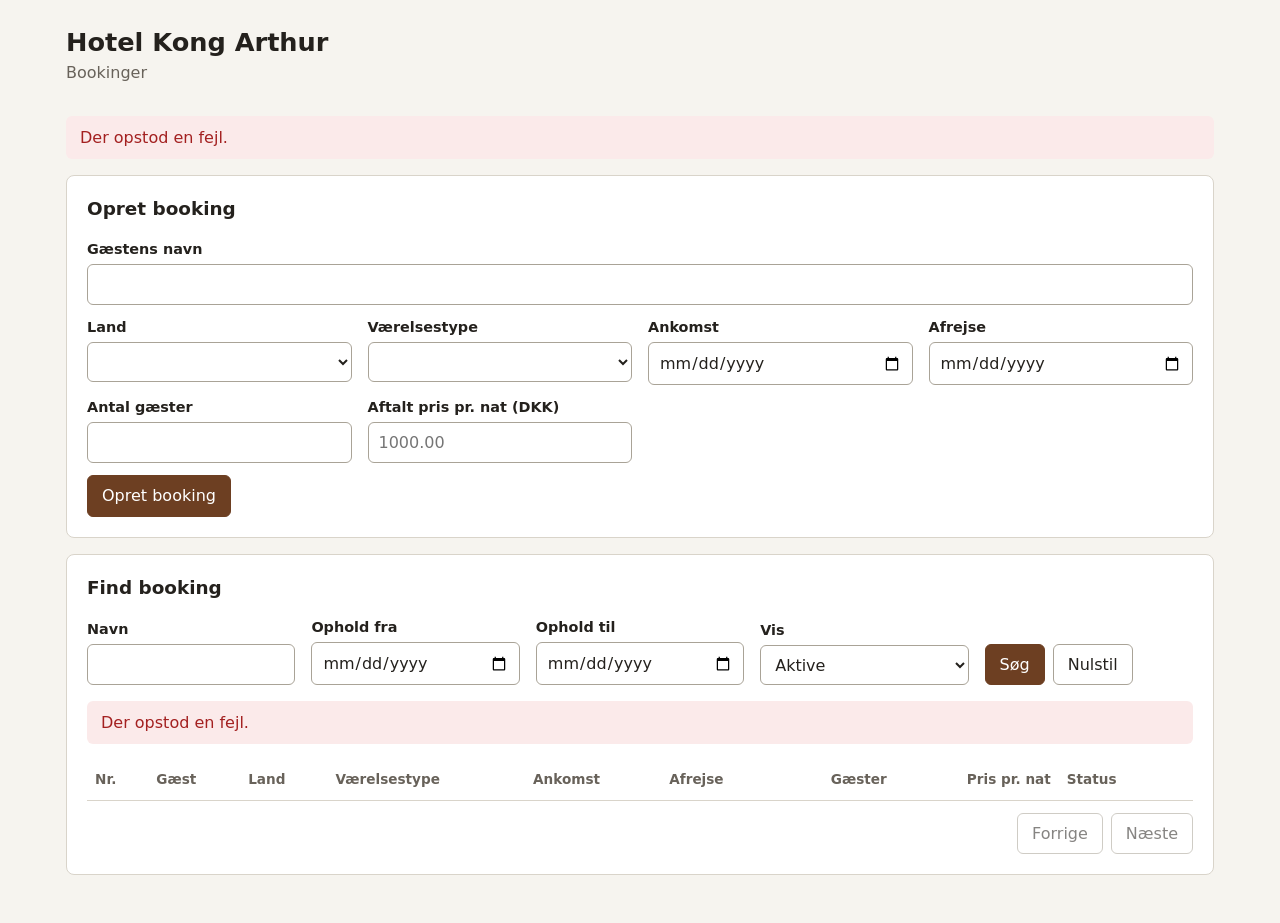
==== frontend/index.html @ ce516712 "T019, T023, T027, T031, T058: Tilføj bookingfrontend Formular, søgning, historik, rettelse og sletni" ====
<!doctype html>
<html lang="da">
<head>
  <meta charset="utf-8">
  <meta name="viewport" content="width=device-width, initial-scale=1">
  <title>Hotel Kong Arthur – Bookinger</title>
  <link rel="stylesheet" href="css/styles.css">
</head>
<body>
  <header class="page-header">
    <h1>Hotel Kong Arthur</h1>
    <p>Bookinger</p>
  </header>

  <main>
    <div id="global-message" class="message" role="status" hidden></div>

    <section class="panel" aria-labelledby="form-title">
      <h2 id="form-title">Opret booking</h2>
      <form id="booking-form" novalidate>
        <div class="field wide">
          <label for="guestName">Gæstens navn</label>
          <input id="guestName" name="guestName" type="text" maxlength="200" autocomplete="off" required>
          <p class="field-error" data-error-for="guestName"></p>
        </div>
        <div class="field">
          <label for="countryId">Land</label>
          <select id="countryId" name="countryId" required></select>
          <p class="field-error" data-error-for="countryId"></p>
        </div>
        <div class="field">
          <label for="roomTypeId">Værelsestype</label>
          <select id="roomTypeId" name="roomTypeId" required></select>
          <p class="hint" id="room-type-hint"></p>
          <p class="field-error" data-error-for="roomTypeId"></p>
        </div>
        <div class="field">
          <label for="arrival">Ankomst</label>
          <input id="arrival" name="arrival" type="date" required>
          <p class="field-error" data-error-for="arrival"></p>
        </div>
        <div class="field">
          <label for="departure">Afrejse</label>
          <input id="departure" name="departure" type="date" required>
          <p class="field-error" data-error-for="departure"></p>
        </div>
        <div class="field">
          <label for="guestCount">Antal gæster</label>
          <input id="guestCount" name="guestCount" type="number" min="1" step="1" required>
          <p class="field-error" data-error-for="guestCount"></p>
        </div>
        <div class="field">
          <label for="nightlyRate">Aftalt pris pr. nat (DKK)</label>
          <input id="nightlyRate" name="nightlyRate" type="text" inputmode="decimal" placeholder="1000.00" autocomplete="off" required>
          <p class="field-error" data-error-for="nightlyRate"></p>
        </div>
        <div class="actions wide">
          <button id="save-button" type="submit" class="primary">Opret booking</button>
          <button id="cancel-edit-button" type="button" hidden>Annullér rettelse</button>
        </div>
      </form>
    </section>

    <section class="panel" aria-labelledby="list-title">
      <h2 id="list-title">Find booking</h2>
      <form id="search-form" class="filters">
        <div class="field">
          <label for="search-name">Navn</label>
          <input id="search-name" type="search" autocomplete="off">
        </div>
        <div class="field">
          <label for="search-from">Ophold fra</label>
          <input id="search-from" type="date">
        </div>
        <div class="field">
          <label for="search-to">Ophold til</label>
          <input id="search-to" type="date">
        </div>
        <div class="field">
          <label for="search-status">Vis</label>
          <select id="search-status">
            <option value="active">Aktive</option>
            <option value="cancelled">Aflyste (historik)</option>
            <option value="all">Alle</option>
          </select>
        </div>
        <div class="actions">
          <button type="submit" class="primary">Søg</button>
          <button id="clear-search" type="button">Nulstil</button>
        </div>
      </form>
      <div id="search-message" class="message error" role="alert" hidden></div>

      <p id="result-count" class="result-count" aria-live="polite"></p>
      <div class="table-wrap">
        <table id="booking-table">
          <thead>
            <tr>
              <th scope="col">Nr.</th>
              <th scope="col">Gæst</th>
              <th scope="col">Land</th>
              <th scope="col">Værelsestype</th>
              <th scope="col">Ankomst</th>
              <th scope="col">Afrejse</th>
              <th scope="col" class="number">Gæster</th>
              <th scope="col" class="number">Pris pr. nat</th>
              <th scope="col">Status</th>
              <th scope="col"><span class="visually-hidden">Handlinger</span></th>
            </tr>
          </thead>
          <tbody id="booking-rows"></tbody>
        </table>
      </div>
      <p id="empty-state" class="empty-state" hidden>Ingen bookinger matcher søgningen.</p>
      <div class="pagination">
        <button id="previous-page" type="button" disabled>Forrige</button>
        <button id="next-page" type="button" disabled>Næste</button>
      </div>
    </section>
  </main>

  <script type="module" src="js/app.js"></script>
</body>
</html>
---- frontend/css/styles.css ----
:root {
  --background: #f6f4ef;
  --surface: #ffffff;
  --text: #24211d;
  --muted: #68625a;
  --border: #d9d4ca;
  --accent: #6d3f22;
  --accent-text: #ffffff;
  --error: #a32020;
  --error-surface: #fbeaea;
  --success: #1f6a3b;
  --success-surface: #e8f4ec;
  --badge: #ece7dc;
}

* { box-sizing: border-box; }

body {
  margin: 0;
  background: var(--background);
  color: var(--text);
  font-family: system-ui, -apple-system, "Segoe UI", Roboto, sans-serif;
  line-height: 1.45;
}

.page-header {
  padding: 24px 16px 8px;
  max-width: 1180px;
  margin: 0 auto;
}

.page-header h1 { margin: 0; font-size: 1.6rem; }
.page-header p { margin: 0; color: var(--muted); }

main {
  max-width: 1180px;
  margin: 0 auto;
  padding: 8px 16px 48px;
}

.panel {
  background: var(--surface);
  border: 1px solid var(--border);
  border-radius: 8px;
  padding: 20px;
  margin-top: 16px;
}

.panel h2 { margin: 0 0 16px; font-size: 1.15rem; }

#booking-form {
  display: grid;
  grid-template-columns: repeat(auto-fit, minmax(210px, 1fr));
  gap: 12px 16px;
}

.filters {
  display: grid;
  grid-template-columns: repeat(auto-fit, minmax(170px, 1fr));
  gap: 12px 16px;
  align-items: end;
}

.wide { grid-column: 1 / -1; }

.field label {
  display: block;
  font-size: 0.9rem;
  font-weight: 600;
  margin-bottom: 4px;
}

input, select {
  width: 100%;
  min-height: 40px;
  padding: 8px 10px;
  border: 1px solid #a9a397;
  border-radius: 6px;
  background: #fff;
  color: var(--text);
  font: inherit;
}

input:focus-visible, select:focus-visible, button:focus-visible {
  outline: 2px solid var(--accent);
  outline-offset: 1px;
}

input[aria-invalid="true"], select[aria-invalid="true"] { border-color: var(--error); }

.field-error {
  margin: 4px 0 0;
  color: var(--error);
  font-size: 0.875rem;
}

.field-error:empty, .hint:empty { display: none; }

.hint {
  margin: 4px 0 0;
  color: var(--muted);
  font-size: 0.875rem;
}

.actions { display: flex; flex-wrap: wrap; gap: 8px; }

button {
  min-height: 40px;
  padding: 8px 14px;
  border: 1px solid #a9a397;
  border-radius: 6px;
  background: #fff;
  color: var(--text);
  font: inherit;
  cursor: pointer;
}

button:hover:not(:disabled) { background: #f1eee7; }
button:disabled { opacity: 0.55; cursor: default; }

button.primary {
  background: var(--accent);
  border-color: var(--accent);
  color: var(--accent-text);
}

button.primary:hover:not(:disabled) { background: #5a3319; }

button.danger {
  color: var(--error);
  border-color: var(--error);
}

.message {
  margin-top: 16px;
  padding: 10px 14px;
  border-radius: 6px;
  background: var(--success-surface);
  color: var(--success);
}

.message.error {
  background: var(--error-surface);
  color: var(--error);
}

.result-count { margin: 16px 0 8px; color: var(--muted); }

.table-wrap { overflow-x: auto; }

table { width: 100%; border-collapse: collapse; }

th, td {
  padding: 10px 8px;
  border-bottom: 1px solid var(--border);
  text-align: left;
  white-space: nowrap;
}

th { font-size: 0.85rem; color: var(--muted); }

.number {
  text-align: right;
  font-variant-numeric: tabular-nums;
}

tr.cancelled td:not(:last-child) { color: var(--muted); }

.badge {
  display: inline-block;
  padding: 1px 8px;
  margin-right: 4px;
  border-radius: 999px;
  background: var(--badge);
  font-size: 0.8rem;
}

.badge.cancelled { background: var(--error-surface); color: var(--error); }

.row-actions { display: flex; gap: 6px; justify-content: flex-end; }
.row-actions button { min-height: 32px; padding: 4px 10px; font-size: 0.875rem; }

.empty-state {
  padding: 24px 8px;
  color: var(--muted);
  text-align: center;
}

.pagination {
  display: flex;
  justify-content: flex-end;
  gap: 8px;
  margin-top: 12px;
}

.visually-hidden {
  position: absolute;
  width: 1px;
  height: 1px;
  overflow: hidden;
  clip-path: inset(50%);
  white-space: nowrap;
}
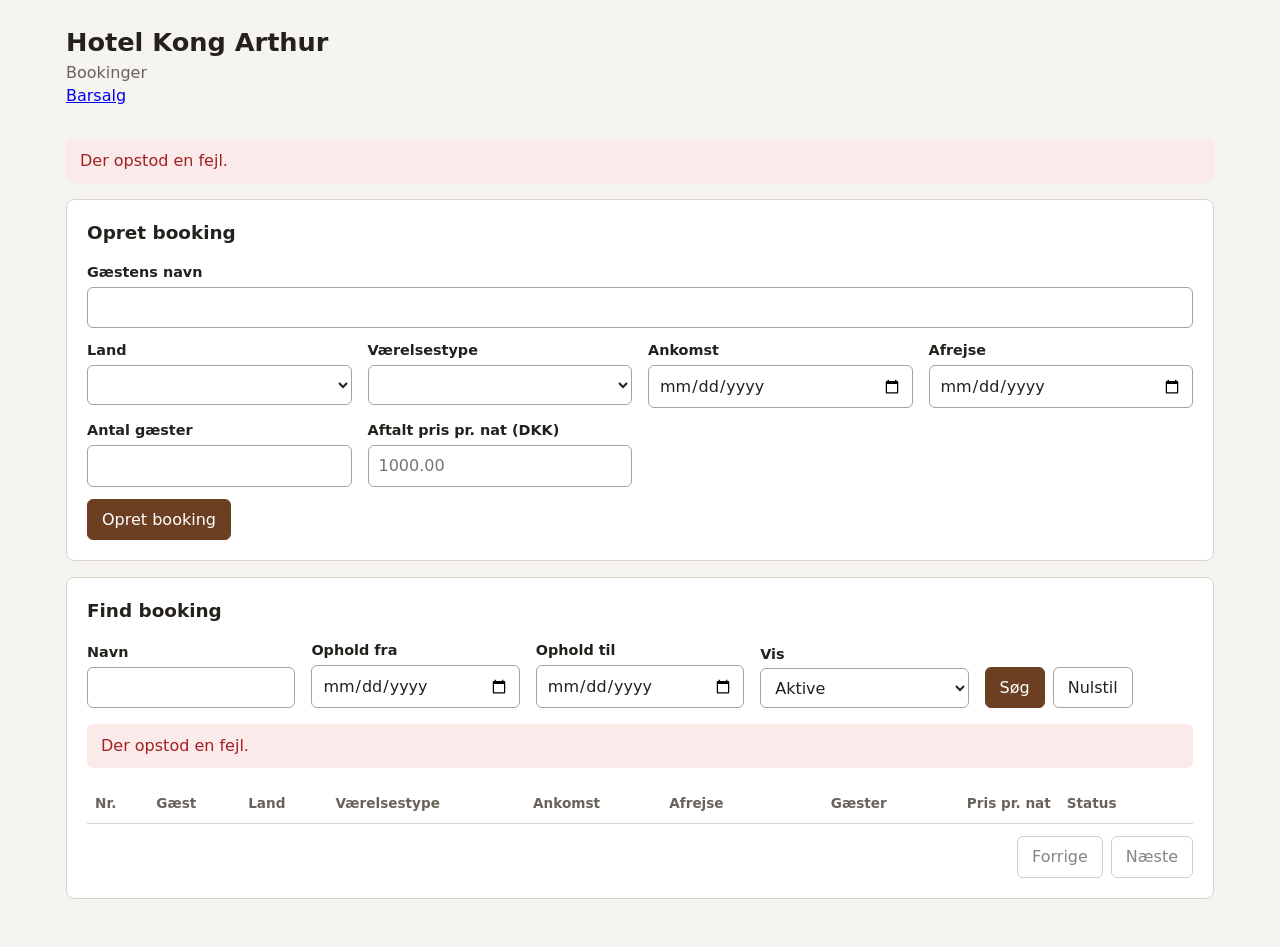
==== commit 42932370: "T035 T036: Tilføj salgsformular og kontroller oprettelsesforløbet" ====
--- a/frontend/index.html
+++ b/frontend/index.html
@@ -10,6 +10,7 @@
   <header class="page-header">
     <h1>Hotel Kong Arthur</h1>
     <p>Bookinger</p>
+    <nav><a href="sales.html">Barsalg</a></nav>
   </header>
 
   <main>
--- a/frontend/css/styles.css
+++ b/frontend/css/styles.css
@@ -146,7 +146,8 @@
 
 .result-count { margin: 16px 0 8px; color: var(--muted); }
 
-.table-wrap { overflow-x: auto; }
+/* position: relative keeps the visually hidden column heading inside the scroll area. */
+.table-wrap { position: relative; overflow-x: auto; }
 
 table { width: 100%; border-collapse: collapse; }
 
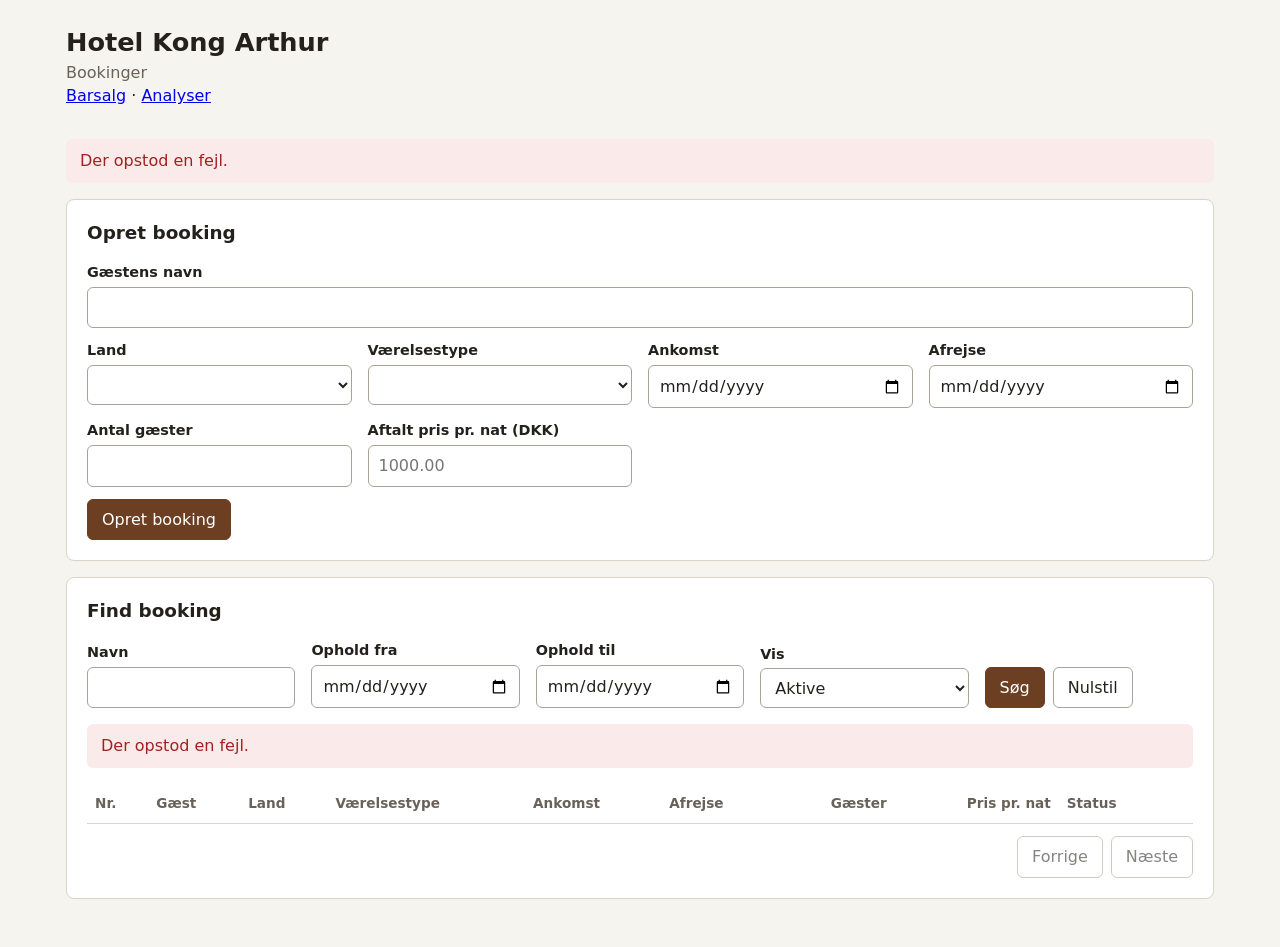
==== commit b7ba1fc3: "T087-T092: Vis analyserne med grafer og tabeller i browseren Ny side med filtre, nøgletal, søjlegraf" ====
--- a/frontend/index.html
+++ b/frontend/index.html
@@ -10,7 +10,7 @@
   <header class="page-header">
     <h1>Hotel Kong Arthur</h1>
     <p>Bookinger</p>
-    <nav><a href="sales.html">Barsalg</a></nav>
+    <nav><a href="sales.html">Barsalg</a> · <a href="analytics.html">Analyser</a></nav>
   </header>
 
   <main>
--- a/frontend/css/styles.css
+++ b/frontend/css/styles.css
@@ -202,3 +202,118 @@
   clip-path: inset(50%);
   white-space: nowrap;
 }
+
+/* Analytics. The chart colors follow the validated default order: blue, orange, aqua. */
+.viz-root {
+  --series-1: #2a78d6;
+  --series-2: #eb6834;
+  --series-3: #1baf7a;
+}
+
+.series-single, .series-low, .series-cocktail { background: var(--series-1); }
+.series-mid, .series-coffee { background: var(--series-2); }
+.series-high { background: var(--series-3); }
+
+.tiles {
+  display: grid;
+  grid-template-columns: repeat(auto-fit, minmax(210px, 1fr));
+  gap: 12px;
+}
+
+.tile {
+  padding: 14px;
+  border: 1px solid var(--border);
+  border-radius: 8px;
+}
+
+.tile-label { color: var(--muted); font-size: 0.875rem; }
+.tile-value { margin-top: 4px; font-size: 1.4rem; font-weight: 600; }
+.tile-note { margin-top: 4px; color: var(--muted); font-size: 0.8rem; }
+
+.charts {
+  display: grid;
+  grid-template-columns: repeat(auto-fit, minmax(min(100%, 440px), 1fr));
+  gap: 24px;
+  margin-top: 20px;
+}
+
+.chart { margin: 0; min-width: 0; }
+.chart figcaption { margin-bottom: 8px; font-weight: 600; }
+
+.legend {
+  display: flex;
+  flex-wrap: wrap;
+  gap: 4px 14px;
+  margin-bottom: 8px;
+  color: var(--muted);
+  font-size: 0.85rem;
+}
+
+.legend-item { display: inline-flex; align-items: center; gap: 6px; }
+.legend-key { width: 12px; height: 12px; border-radius: 3px; }
+
+.bar-row {
+  display: grid;
+  grid-template-columns: minmax(0, 130px) minmax(0, 1fr);
+  align-items: center;
+  gap: 8px;
+  padding: 4px 0;
+}
+
+.bar-label {
+  overflow-wrap: anywhere;
+  font-size: 0.875rem;
+  line-height: 1.2;
+}
+
+/* The space for the value is reserved, so the longest bar and its label always fit. */
+.bar-track { display: flex; align-items: center; gap: 6px; min-width: 0; }
+.bar-marks {
+  display: flex;
+  gap: 2px;
+  width: calc(var(--bar-length) * (100% - 6.5rem));
+  min-width: 0;
+}
+
+.bar-value { flex: none; font-size: 0.8rem; font-variant-numeric: tabular-nums; white-space: nowrap; }
+
+.bar-segment {
+  height: 18px;
+  flex-basis: 0;
+  min-width: 2px;
+}
+
+.bar-segment:last-child { border-radius: 0 4px 4px 0; }
+.bar-segment:hover, .bar-segment:focus-visible { filter: brightness(1.15); outline: 2px solid var(--text); outline-offset: 1px; }
+
+.share-row { margin-bottom: 14px; }
+.share-track { display: flex; gap: 2px; margin: 4px 0; }
+.share-track .bar-segment { height: 24px; }
+.share-track .bar-segment:first-child { border-radius: 4px 0 0 4px; }
+.share-track .bar-segment:last-child { border-radius: 0 4px 4px 0; }
+.share-track .bar-segment:only-child { border-radius: 4px; }
+.share-values { display: flex; flex-wrap: wrap; justify-content: space-between; gap: 2px 12px; font-size: 0.85rem; }
+.share-empty { color: var(--muted); font-size: 0.875rem; }
+
+.data-table { margin-top: 10px; font-size: 0.875rem; }
+.data-table summary { color: var(--muted); cursor: pointer; }
+.data-table table { margin-top: 6px; }
+.data-table th, .data-table td { padding: 6px; white-space: normal; }
+
+.chart-tooltip {
+  position: fixed;
+  z-index: 10;
+  display: flex;
+  flex-direction: column;
+  max-width: 260px;
+  padding: 6px 10px;
+  border: 1px solid var(--border);
+  border-radius: 6px;
+  background: var(--surface);
+  box-shadow: 0 2px 8px rgb(0 0 0 / 15%);
+  font-size: 0.85rem;
+  pointer-events: none;
+}
+
+.chart-tooltip[hidden] { display: none; }
+.chart-tooltip span { color: var(--muted); }
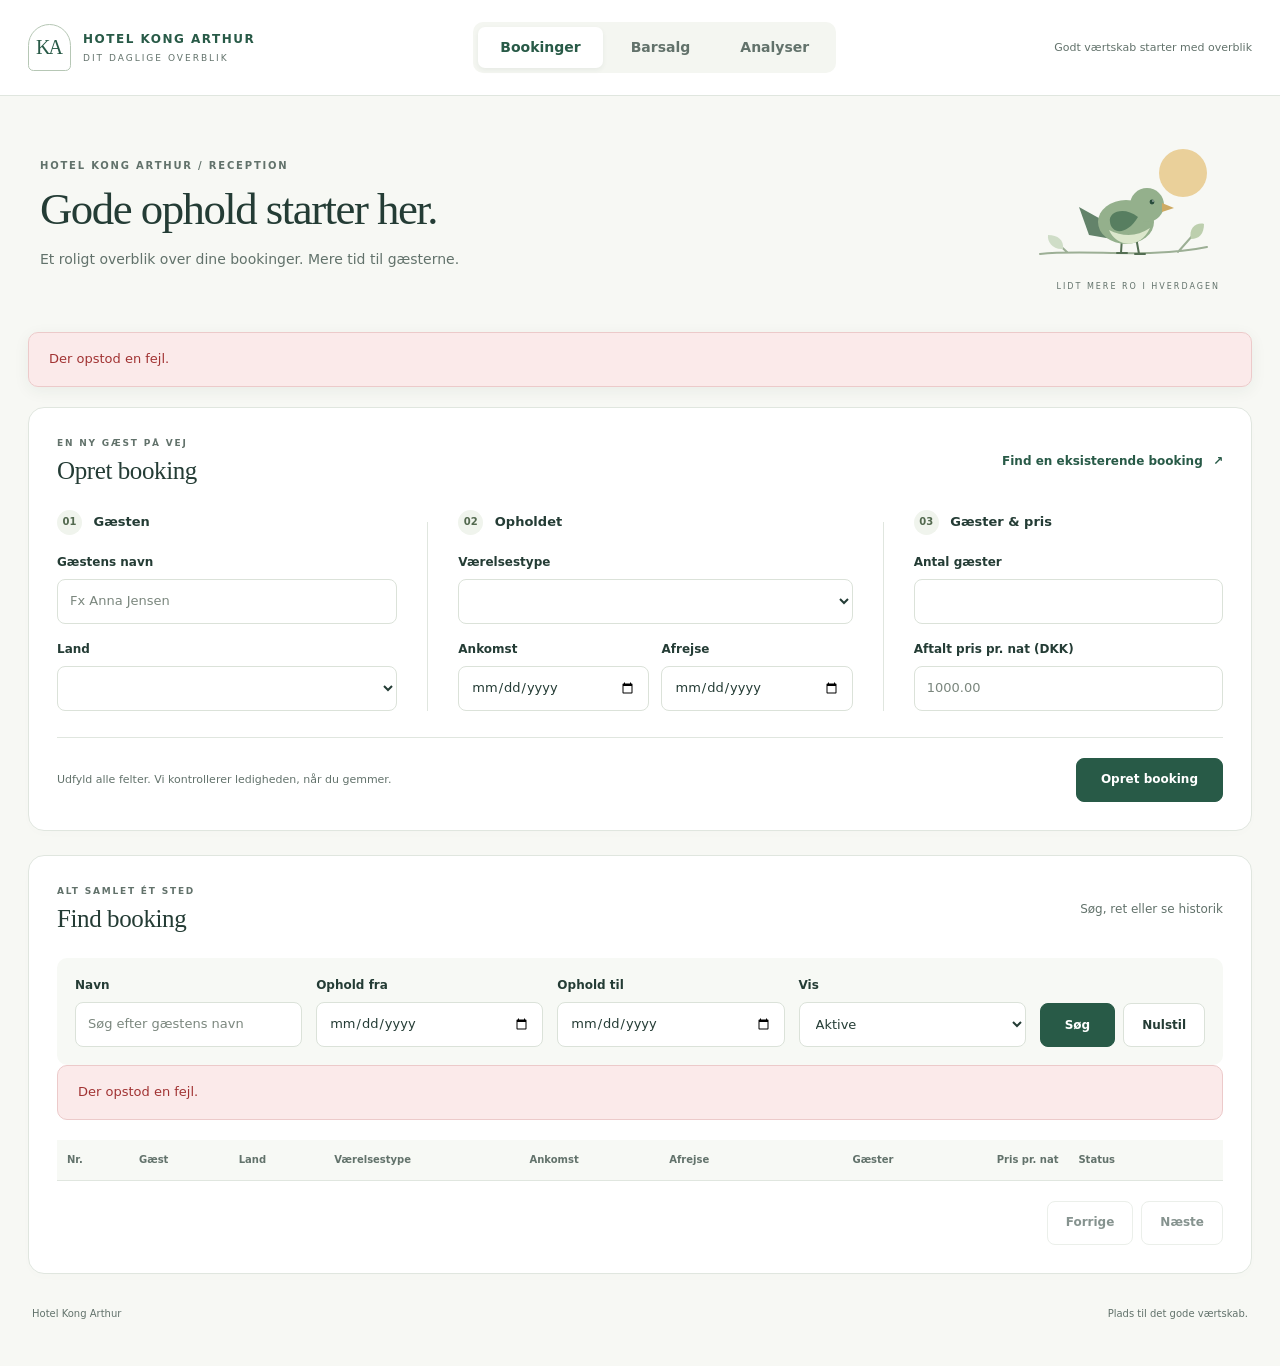
==== commit e34b135b: "US16: Forenkl brugerfladen og tilføj fugleanimation" ====
--- a/frontend/index.html
+++ b/frontend/index.html
@@ -7,21 +7,46 @@
   <link rel="stylesheet" href="css/styles.css">
 </head>
 <body>
+  <a class="skip-link" href="#main-content">Gå til indhold</a>
   <header class="page-header">
-    <h1>Hotel Kong Arthur</h1>
-    <p>Bookinger</p>
-    <nav><a href="sales.html">Barsalg</a> · <a href="analytics.html">Analyser</a></nav>
+    <a class="brand" href="/" aria-label="Hotel Kong Arthur, bookinger"><span class="brand-mark" aria-hidden="true">KA</span><span>HOTEL KONG ARTHUR<small>DIT DAGLIGE OVERBLIK</small></span></a>
+    <nav aria-label="Hovednavigation"><a href="/" aria-current="page">Bookinger</a><a href="sales.html">Barsalg</a><a href="analytics.html">Analyser</a></nav>
+    <span class="header-note">Godt værtskab starter med overblik</span>
   </header>
 
-  <main>
+  <main id="main-content"><section class="welcome" aria-labelledby="welcome-title">
+      <div><p class="eyebrow">HOTEL KONG ARTHUR / RECEPTION</p>
+      <h1 id="welcome-title">Gode ophold starter her.</h1><p class="welcome-text">Et roligt overblik over dine bookinger. Mere tid til gæsterne.</p></div>
+      <div class="welcome-art" aria-hidden="true">
+        <svg class="bird-scene" viewBox="0 0 245 160" fill="none">
+          <circle cx="188" cy="39" r="24" fill="#ead09a"/>
+          <path d="M45 120C93 115 154 125 212 113M183 118L198 101M72 118L60 107" stroke="#9caf95" stroke-width="2" stroke-linecap="round"/>
+          <path d="M196 105C193 94 202 88 209 90C209 100 204 105 196 105Z" fill="#bdcfae"/>
+          <path d="M68 115C58 116 52 108 53 101C63 101 69 106 68 115Z" fill="#cfddc7"/>
+          <g class="welcome-bird">
+            <path d="M127 103L126 119M141 103L144 120M122 119H132M140 120H150" stroke="#536e52" stroke-width="2" stroke-linecap="round"/>
+            <path d="M111 88L84 73L94 101L117 105" fill="#63836a"/>
+            <ellipse cx="131" cy="88" rx="28" ry="22" fill="#94b08c"/>
+            <path d="M114 96C121 113 145 116 155 94C142 103 128 103 114 96Z" fill="#dce7cc"/>
+            <circle cx="152" cy="71" r="17" fill="#94b08c"/>
+            <path d="M167 69L179 74L167 78Z" fill="#ceaa63"/>
+            <circle cx="157" cy="68" r="2.4" fill="#294d3c"/>
+            <circle cx="158" cy="67" r=".7" fill="white"/>
+            <path class="bird-wing" d="M143 83C129 72 113 78 115 88C116 99 131 103 143 83Z" fill="#577e60"/>
+          </g>
+        </svg>
+        <span class="art-caption">LIDT MERE RO I HVERDAGEN</span>
+      </div>
+    </section>
     <div id="global-message" class="message" role="status" hidden></div>
 
-    <section class="panel" aria-labelledby="form-title">
-      <h2 id="form-title">Opret booking</h2>
+    <section class="panel booking-panel" aria-labelledby="form-title" id="new-booking">
+      <div class="section-heading"><div><p class="eyebrow">EN NY GÆST PÅ VEJ</p><h2 id="form-title">Opret booking</h2></div><a class="text-link" href="#booking-list">Find en eksisterende booking <span aria-hidden="true">↗</span></a></div>
       <form id="booking-form" novalidate>
+<fieldset><legend><span>01</span> Gæsten</legend><div class="field-grid">
         <div class="field wide">
           <label for="guestName">Gæstens navn</label>
-          <input id="guestName" name="guestName" type="text" maxlength="200" autocomplete="off" required>
+          <input placeholder="Fx Anna Jensen" id="guestName" name="guestName" type="text" maxlength="200" autocomplete="off" required>
           <p class="field-error" data-error-for="guestName"></p>
         </div>
         <div class="field">
@@ -29,7 +54,8 @@
           <select id="countryId" name="countryId" required></select>
           <p class="field-error" data-error-for="countryId"></p>
         </div>
-        <div class="field">
+</div></fieldset><fieldset><legend><span>02</span> Opholdet</legend><div class="field-grid">
+        <div class="field wide">
           <label for="roomTypeId">Værelsestype</label>
           <select id="roomTypeId" name="roomTypeId" required></select>
           <p class="hint" id="room-type-hint"></p>
@@ -45,7 +71,8 @@
           <input id="departure" name="departure" type="date" required>
           <p class="field-error" data-error-for="departure"></p>
         </div>
-        <div class="field">
+</div></fieldset><fieldset><legend><span>03</span> Gæster &amp; pris</legend><div class="field-grid">
+        <div class="field wide">
           <label for="guestCount">Antal gæster</label>
           <input id="guestCount" name="guestCount" type="number" min="1" step="1" required>
           <p class="field-error" data-error-for="guestCount"></p>
@@ -55,19 +82,20 @@
           <input id="nightlyRate" name="nightlyRate" type="text" inputmode="decimal" placeholder="1000.00" autocomplete="off" required>
           <p class="field-error" data-error-for="nightlyRate"></p>
         </div>
-        <div class="actions wide">
+</div></fieldset>
+        <div class="form-bottom wide"><p class="hint">Udfyld alle felter. Vi kontrollerer ledigheden, når du gemmer.</p><div class="actions">
           <button id="save-button" type="submit" class="primary">Opret booking</button>
           <button id="cancel-edit-button" type="button" hidden>Annullér rettelse</button>
-        </div>
+        </div></div>
       </form>
     </section>
 
-    <section class="panel" aria-labelledby="list-title">
-      <h2 id="list-title">Find booking</h2>
+    <section class="panel" aria-labelledby="list-title" id="booking-list">
+      <div class="section-heading"><div><p class="eyebrow">ALT SAMLET ÉT STED</p><h2 id="list-title">Find booking</h2></div><span class="section-note">Søg, ret eller se historik</span></div>
       <form id="search-form" class="filters">
         <div class="field">
           <label for="search-name">Navn</label>
-          <input id="search-name" type="search" autocomplete="off">
+          <input id="search-name" placeholder="Søg efter gæstens navn" type="search" autocomplete="off">
         </div>
         <div class="field">
           <label for="search-from">Ophold fra</label>
@@ -112,13 +140,13 @@
           <tbody id="booking-rows"></tbody>
         </table>
       </div>
-      <p id="empty-state" class="empty-state" hidden>Ingen bookinger matcher søgningen.</p>
+      <p id="empty-state" class="empty-state" hidden>Ingen bookinger matcher søgningen. Prøv et andet navn eller nulstil filtrene.</p>
       <div class="pagination">
         <button id="previous-page" type="button" disabled>Forrige</button>
         <button id="next-page" type="button" disabled>Næste</button>
       </div>
     </section>
-  </main>
+  <footer class="page-footer"><span>Hotel Kong Arthur</span><span>Plads til det gode værtskab.</span></footer></main>
 
   <script type="module" src="js/app.js"></script>
 </body>
--- a/frontend/css/styles.css
+++ b/frontend/css/styles.css
@@ -317,3 +317,144 @@
 
 .chart-tooltip[hidden] { display: none; }
 .chart-tooltip span { color: var(--muted); }
+
+/* Shared reception design: local fonts and decorative CSS, no external requests. */
+:root {
+  --background: #f7f8f4;
+  --surface: #fff;
+  --text: #243c35;
+  --muted: #62726b;
+  --border: #e0e6df;
+  --accent: #285a47;
+  --badge: #edf3ed;
+  --error: #a13333;
+}
+html { scroll-behavior: smooth; scroll-padding-top: 24px; }
+body { font-size: 14px; line-height: 1.6; -webkit-font-smoothing: antialiased; }
+[hidden] { display: none !important; }
+a { color: var(--accent); }
+.page-header {
+  max-width: none; min-height: 96px; padding: 20px max(28px, calc((100vw - 1320px) / 2));
+  display: flex; align-items: center; justify-content: space-between; gap: 24px;
+  background: #fff; border-bottom: 1px solid var(--border);
+}
+.brand { display: flex; align-items: center; gap: 12px; text-decoration: none; font-size: 12px; letter-spacing: 1.5px; font-weight: 650; white-space: nowrap; }
+.brand-mark { display: grid; place-items: center; width: 43px; height: 47px; border: 1px solid #b6c7b5; border-radius: 24px 24px 6px 6px; font: 20px Georgia, serif; letter-spacing: -2px; padding-right: 2px; }
+.brand small { display: block; font-size: 9px; letter-spacing: 2px; color: var(--muted); margin-top: 2px; font-weight: 400; }
+.page-header nav { display: flex; align-items: center; gap: 6px; padding: 5px; background: #f4f6f1; border-radius: 10px; }
+.page-header nav a { padding: 9px 22px; text-decoration: none; color: var(--muted); border-radius: 7px; font-weight: 550; transition: background 160ms, color 160ms; }
+.page-header nav a:hover { background: #e5ece3; color: var(--accent); }
+.page-header nav a[aria-current] { background: white; color: var(--accent); box-shadow: 0 2px 5px #243c3510; }
+.header-note { color: var(--muted); font-size: 11px; }
+main { max-width: 1376px; padding: 0 28px 24px; }
+.welcome { display: flex; justify-content: space-between; align-items: center; gap: 24px; min-height: 230px; padding: 38px 12px; overflow: hidden; }
+.eyebrow { margin: 0 0 9px; color: var(--muted); letter-spacing: 1.8px; font-size: 10px; font-weight: 650; }
+.welcome h1 { font: 400 clamp(30px, 3.5vw, 46px)/1.18 Georgia, 'Times New Roman', serif; letter-spacing: -1.5px; margin: 0 0 12px; }
+.welcome-text { color: var(--muted); font-size: 14px; margin: 0; }
+.welcome-art { position: relative; width: 245px; height: 160px; flex: 0 0 245px; }
+.bird-scene { display: block; width: 100%; height: 100%; overflow: visible; }
+.welcome-bird { transform-origin: 133px 100px; animation: bird-arrive 2400ms ease-out both; }
+.bird-wing { transform-origin: 141px 84px; animation: bird-flap 380ms ease-in-out 5; }
+.art-caption { position: absolute; bottom: 0; right: 20px; font-size: 8px; letter-spacing: 2px; color: var(--muted); }
+.panel { padding: 28px; margin-top: 0; margin-bottom: 24px; border-radius: 16px; box-shadow: 0 3px 12px #243c3503; min-width: 0; }
+.section-heading { display: flex; align-items: center; justify-content: space-between; gap: 16px; padding-bottom: 22px; }
+.panel h2 { font: 400 25px/1.3 Georgia, serif; margin: 0 0 20px; letter-spacing: -.4px; }
+.section-heading h2 { margin: 0; }
+.section-heading .eyebrow { font-size: 9px; margin-bottom: 5px; }
+.text-link { font-size: 12px; text-decoration: none; font-weight: 550; }
+.text-link span { margin-left: 6px; }
+.text-link:hover { text-decoration: underline; }
+.section-note { font-size: 12px; color: var(--muted); }
+#booking-form { grid-template-columns: 1fr 1.25fr 1fr; gap: 0 30px; }
+fieldset { margin: 0; padding: 0; border: 0; min-width: 0; }
+fieldset + fieldset { border-left: 1px solid var(--border); padding-left: 30px; }
+legend { padding: 0; margin-bottom: 18px; font-weight: 600; font-size: 13px; }
+legend span { display: inline-grid; place-items: center; width: 25px; height: 25px; border-radius: 50%; background: #f0f4ed; color: #53694f; margin-right: 7px; font-size: 10px; font-variant-numeric: tabular-nums; }
+.field-grid { display: grid; grid-template-columns: repeat(2, minmax(0, 1fr)); gap: 16px 12px; }
+.field-grid > .field { min-width: 0; }
+.field-grid > .field:has(#countryId), .field-grid > .field:has(#nightlyRate) { grid-column: 1 / -1; }
+.field label { font-size: 12px; font-weight: 550; margin-bottom: 7px; }
+input, select { min-width: 0; min-height: 45px; padding: 10px 12px; border-color: #dbe2d9; border-radius: 8px; font-size: 13px; transition: border-color 160ms, box-shadow 160ms; }
+input::placeholder { color: #7b877e; }
+input:hover, select:hover { border-color: #aabca7; }
+input:focus-visible, select:focus-visible, button:focus-visible, a:focus-visible, summary:focus-visible { outline: 2px solid var(--accent); outline-offset: 3px; }
+.hint, .field-error { font-size: 11px; line-height: 1.5; }
+.form-bottom { display: flex; justify-content: space-between; align-items: center; gap: 16px; border-top: 1px solid var(--border); margin-top: 26px; padding-top: 20px; }
+.form-bottom .hint { margin: 0; }
+button { min-height: 44px; border-color: #dbe2d9; border-radius: 8px; padding: 10px 18px; font-size: 12px; font-weight: 550; transition: background 160ms, transform 160ms; }
+button:hover:not(:disabled) { background: #edf3e9; }
+button:active:not(:disabled) { transform: translateY(1px); }
+button.primary { padding-inline: 24px; }
+button.primary:hover:not(:disabled) { background: #1c4435; }
+button:disabled { cursor: not-allowed; }
+.filters { padding: 18px; background: #f7f9f5; border-radius: 10px; grid-template-columns: repeat(4, minmax(0, 1fr)) auto; gap: 14px; }
+.filters .actions { flex-wrap: nowrap; }
+#analytics-filters { grid-template-columns: repeat(5, minmax(0, 1fr)); }
+#sale-form { display: grid; grid-template-columns: repeat(3, minmax(0, 1fr)); gap: 18px; }
+th { padding: 12px 10px; background: #f7f9f5; font-size: 10px; font-weight: 600; }
+td { padding: 15px 10px; font-size: 12px; }
+tbody tr:hover { background: #fafbf8; }
+#booking-rows td:nth-child(2) { font-weight: 600; }
+.badge { padding: 3px 9px; font-size: 10px; color: #356344; }
+.badge + .badge { background: #f3f1e9; color: #74694b; }
+.row-actions button { font-size: 11px; min-height: 36px; }
+.row-actions .danger { border-color: #eedbdb; }
+.result-count, #sale-count { font-size: 11px; margin: 20px 0 12px; }
+.pagination { margin-top: 20px; }
+.message { margin: 0 0 20px; padding: 16px 20px; border: 1px solid #c8decf; border-radius: 10px; font-size: 13px; }
+.message:not(.error)::before { content: '✓'; display: inline-grid; place-items: center; width: 25px; height: 25px; border-radius: 50%; margin-right: 10px; background: #286044; color: white; animation: success-pop 400ms ease-out; }
+.message.error { border-color: #eccaca; }
+#global-message, #sale-message { position: sticky; top: 16px; z-index: 5; box-shadow: 0 4px 16px #243c3510; }
+.empty-state, #sale-empty { padding: 32px 16px; text-align: center; color: var(--muted); }
+.tile { background: #f8faf6; border-radius: 12px; padding: 20px; }
+.tile-value { font: 400 30px/1.3 Georgia, serif; margin-top: 10px; }
+.charts { gap: 32px; padding-top: 12px; }
+.chart figcaption { font-weight: 550; }
+.page-footer { display: flex; justify-content: space-between; padding: 8px 4px 20px; font-size: 10px; color: var(--muted); }
+.skip-link { position: absolute; top: -80px; left: 16px; background: white; padding: 12px; z-index: 20; }
+.skip-link:focus { top: 12px; }
+@keyframes bird-arrive {
+  0% { opacity: 0; transform: translate(-68px, -26px) rotate(-12deg); }
+  18% { opacity: 1; }
+  48% { transform: translate(-25px, -38px) rotate(5deg); }
+  78% { transform: translate(0, -5px) rotate(-3deg); }
+  90% { transform: translate(0, 2px) rotate(2deg); }
+  100% { opacity: 1; transform: translate(0, 0) rotate(0); }
+}
+@keyframes bird-flap {
+  0%, 100% { transform: rotate(0); }
+  50% { transform: rotate(65deg) scaleY(.7); }
+}
+@keyframes success-pop { 0% { transform: scale(.6); } 65% { transform: scale(1.12); } 100% { transform: scale(1); } }
+@media (max-width: 1100px) {
+  .header-note { display: none; }
+  .filters { grid-template-columns: repeat(2, minmax(0, 1fr)); }
+  #analytics-filters { grid-template-columns: repeat(3, minmax(0, 1fr)); }
+  #booking-form { gap: 0 20px; }
+  fieldset + fieldset { padding-left: 20px; }
+}
+@media (max-width: 700px) {
+  .page-header { padding: 20px; flex-direction: column; gap: 18px; }
+  .page-header nav { width: 100%; justify-content: center; }
+  .page-header nav a { flex: 1; text-align: center; padding: 9px 12px; }
+  main { padding: 0 16px 16px; }
+  .welcome { min-height: 185px; padding: 30px 4px; }
+  .welcome h1 { letter-spacing: -.8px; }
+  .welcome-art { display: none; }
+  .welcome-text { max-width: 310px; font-size: 13px; }
+  .panel { padding: 20px; border-radius: 12px; margin-bottom: 18px; }
+  .section-heading { align-items: flex-start; flex-direction: column; gap: 10px; }
+  #booking-form, #sale-form { grid-template-columns: minmax(0, 1fr); gap: 22px; }
+  fieldset + fieldset { padding: 20px 0 0; border-left: 0; border-top: 1px solid var(--border); }
+  legend { float: left; width: 100%; margin-bottom: 14px; }
+  .field-grid { clear: both; }
+  .form-bottom { flex-direction: column; align-items: stretch; margin-top: 0; }
+  .form-bottom .actions { flex-direction: column; }
+  .filters, #analytics-filters { grid-template-columns: minmax(0, 1fr); padding: 14px; }
+  .filters .actions { flex-wrap: wrap; }
+  .page-footer { gap: 16px; }
+}
+@media (prefers-reduced-motion: reduce) {
+  html { scroll-behavior: auto; }
+  *, *::before, *::after { animation: none !important; transition: none !important; }
+}
